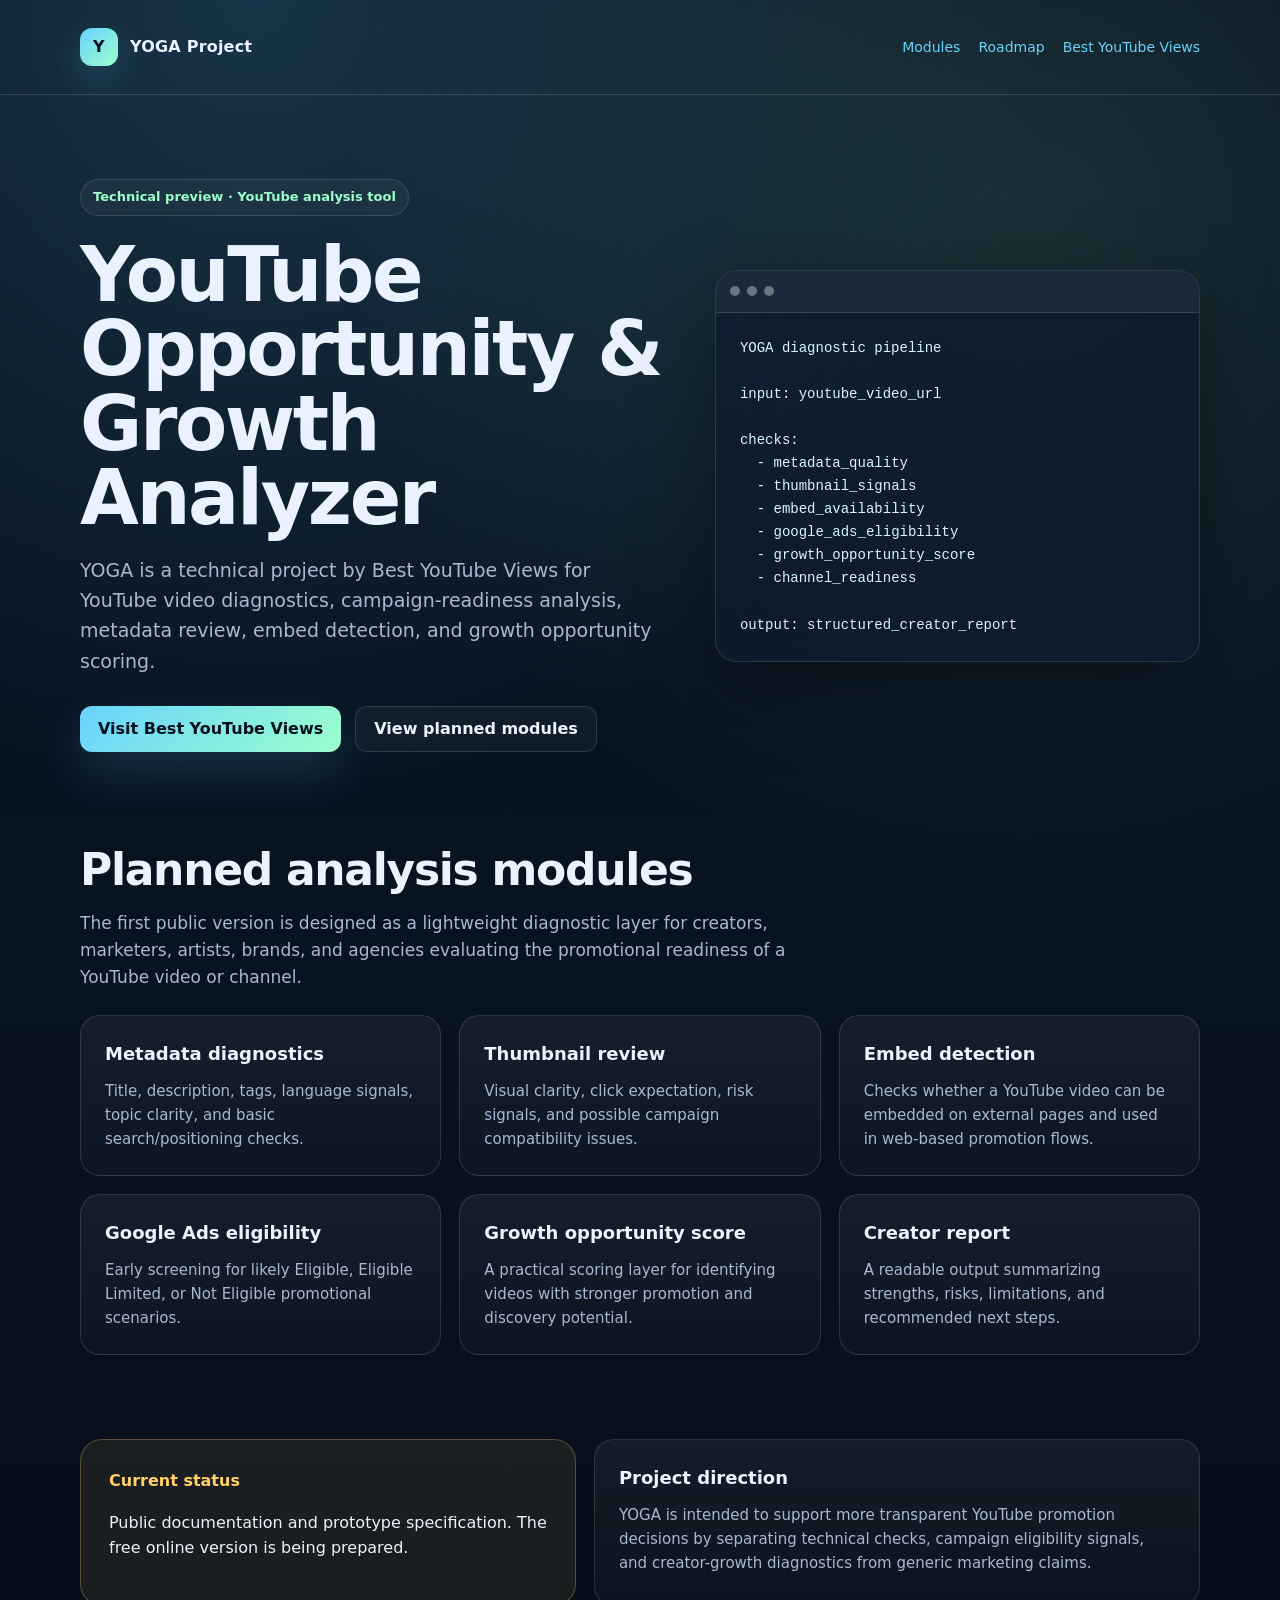
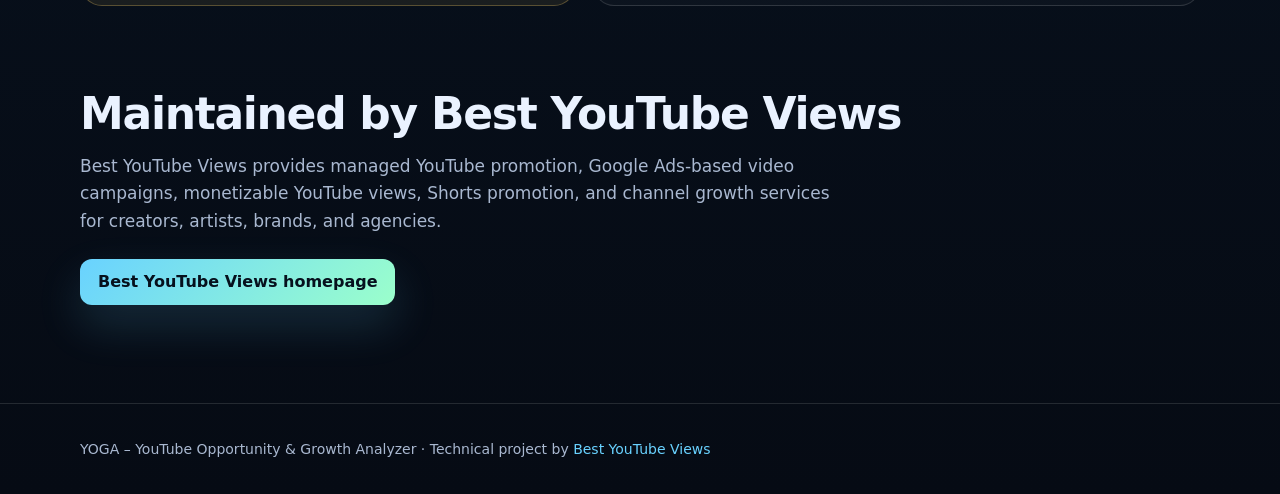
==== index.html @ 4ef710df "Add YOGA GitHub Pages landing page" ====
<!doctype html>
<html lang="en">
<head>
  <meta charset="utf-8">
  <meta name="viewport" content="width=device-width, initial-scale=1">
  <title>YOGA – YouTube Opportunity & Growth Analyzer</title>
  <meta name="description" content="YOGA is a technical project by Best YouTube Views for YouTube video diagnostics, growth opportunity scoring, metadata analysis, embed detection, and Google Ads eligibility signals.">
  <meta name="robots" content="index, follow">
  <meta property="og:title" content="YOGA – YouTube Opportunity & Growth Analyzer">
  <meta property="og:description" content="Technical documentation and prototype notes for YOGA, a YouTube diagnostics and growth analysis project by Best YouTube Views.">
  <meta property="og:type" content="website">
  <meta property="og:url" content="https://viralservice.github.io/youtube-opportunity-growth-analyzer/">
  <style>
    :root {
      --bg: #07111f;
      --panel: #0e1b2f;
      --panel-2: #12243e;
      --text: #eaf2ff;
      --muted: #a9b8d0;
      --line: rgba(255,255,255,.12);
      --accent: #69d2ff;
      --accent-2: #9bffcb;
      --warning: #ffd166;
      --shadow: 0 24px 80px rgba(0,0,0,.35);
    }

    * { box-sizing: border-box; }

    body {
      margin: 0;
      font-family: Inter, ui-sans-serif, system-ui, -apple-system, BlinkMacSystemFont, "Segoe UI", Arial, sans-serif;
      color: var(--text);
      background:
        radial-gradient(circle at 20% 0%, rgba(105,210,255,.18), transparent 34%),
        radial-gradient(circle at 80% 10%, rgba(155,255,203,.13), transparent 32%),
        linear-gradient(180deg, #07111f 0%, #081321 45%, #060b14 100%);
      line-height: 1.6;
    }

    a { color: var(--accent); text-decoration: none; }
    a:hover { text-decoration: underline; }

    .wrap {
      width: min(1120px, calc(100% - 40px));
      margin: 0 auto;
    }

    header {
      padding: 28px 0;
      border-bottom: 1px solid var(--line);
    }

    nav {
      display: flex;
      justify-content: space-between;
      align-items: center;
      gap: 20px;
    }

    .brand {
      display: flex;
      align-items: center;
      gap: 12px;
      font-weight: 800;
      letter-spacing: .2px;
    }

    .mark {
      width: 38px;
      height: 38px;
      display: grid;
      place-items: center;
      border-radius: 12px;
      background: linear-gradient(135deg, var(--accent), var(--accent-2));
      color: #06101d;
      font-weight: 900;
      box-shadow: 0 12px 34px rgba(105,210,255,.18);
    }

    .navlinks {
      display: flex;
      gap: 18px;
      font-size: 14px;
      color: var(--muted);
    }

    .hero {
      padding: 84px 0 52px;
      display: grid;
      grid-template-columns: 1.1fr .9fr;
      gap: 42px;
      align-items: center;
    }

    .eyebrow {
      display: inline-flex;
      align-items: center;
      gap: 8px;
      padding: 7px 12px;
      border: 1px solid var(--line);
      border-radius: 999px;
      color: var(--accent-2);
      background: rgba(255,255,255,.04);
      font-size: 13px;
      font-weight: 700;
    }

    h1 {
      margin: 22px 0 18px;
      font-size: clamp(42px, 7vw, 76px);
      line-height: .98;
      letter-spacing: -2.4px;
    }

    .lead {
      max-width: 680px;
      color: var(--muted);
      font-size: 19px;
    }

    .actions {
      display: flex;
      flex-wrap: wrap;
      gap: 14px;
      margin-top: 30px;
    }

    .button {
      display: inline-flex;
      align-items: center;
      justify-content: center;
      min-height: 46px;
      padding: 0 18px;
      border-radius: 12px;
      border: 1px solid var(--line);
      font-weight: 800;
    }

    .primary {
      color: #06101d;
      background: linear-gradient(135deg, var(--accent), var(--accent-2));
      border: none;
      box-shadow: 0 20px 45px rgba(105,210,255,.16);
    }

    .secondary { color: var(--text); background: rgba(255,255,255,.04); }

    .terminal {
      border: 1px solid var(--line);
      background: rgba(14,27,47,.82);
      border-radius: 22px;
      overflow: hidden;
      box-shadow: var(--shadow);
    }

    .bar {
      height: 42px;
      display: flex;
      align-items: center;
      gap: 7px;
      padding: 0 14px;
      background: rgba(255,255,255,.05);
      border-bottom: 1px solid var(--line);
    }

    .dot { width: 10px; height: 10px; border-radius: 50%; background: rgba(255,255,255,.35); }

    pre {
      margin: 0;
      padding: 24px;
      color: #d7f7ff;
      white-space: pre-wrap;
      font-size: 14px;
      line-height: 1.65;
    }

    code { font-family: ui-monospace, SFMono-Regular, Menlo, Consolas, monospace; }

    section { padding: 42px 0; }

    .grid {
      display: grid;
      grid-template-columns: repeat(3, 1fr);
      gap: 18px;
    }

    .card {
      padding: 24px;
      border: 1px solid var(--line);
      border-radius: 20px;
      background: linear-gradient(180deg, rgba(255,255,255,.055), rgba(255,255,255,.025));
    }

    .card h3 { margin: 0 0 10px; font-size: 18px; }
    .card p { margin: 0; color: var(--muted); font-size: 15px; }

    h2 {
      font-size: clamp(28px, 4vw, 44px);
      line-height: 1.08;
      letter-spacing: -1.3px;
      margin: 0 0 16px;
    }

    .section-lead {
      color: var(--muted);
      max-width: 760px;
      margin: 0 0 24px;
      font-size: 17px;
    }

    .status {
      display: grid;
      grid-template-columns: .9fr 1.1fr;
      gap: 18px;
      align-items: stretch;
    }

    .status-box {
      padding: 28px;
      border-radius: 22px;
      border: 1px solid rgba(255,209,102,.28);
      background: rgba(255,209,102,.08);
    }

    .status-box strong { color: var(--warning); }

    footer {
      margin-top: 40px;
      padding: 34px 0;
      border-top: 1px solid var(--line);
      color: var(--muted);
      font-size: 14px;
    }

    @media (max-width: 860px) {
      .hero, .status { grid-template-columns: 1fr; }
      .grid { grid-template-columns: 1fr; }
      .navlinks { display: none; }
      h1 { letter-spacing: -1.4px; }
    }
  </style>
</head>
<body>
  <header>
    <div class="wrap">
      <nav>
        <div class="brand"><span class="mark">Y</span><span>YOGA Project</span></div>
        <div class="navlinks">
          <a href="#modules">Modules</a>
          <a href="#roadmap">Roadmap</a>
          <a href="https://bestyoutubeviews.com/">Best YouTube Views</a>
        </div>
      </nav>
    </div>
  </header>

  <main>
    <section class="hero wrap">
      <div>
        <span class="eyebrow">Technical preview · YouTube analysis tool</span>
        <h1>YouTube Opportunity & Growth Analyzer</h1>
        <p class="lead">
          YOGA is a technical project by Best YouTube Views for YouTube video diagnostics, campaign-readiness analysis,
          metadata review, embed detection, and growth opportunity scoring.
        </p>
        <div class="actions">
          <a class="button primary" href="https://bestyoutubeviews.com/">Visit Best YouTube Views</a>
          <a class="button secondary" href="#modules">View planned modules</a>
        </div>
      </div>
      <div class="terminal" aria-label="Example YOGA diagnostic output">
        <div class="bar"><span class="dot"></span><span class="dot"></span><span class="dot"></span></div>
        <pre><code>YOGA diagnostic pipeline

input: youtube_video_url

checks:
  - metadata_quality
  - thumbnail_signals
  - embed_availability
  - google_ads_eligibility
  - growth_opportunity_score
  - channel_readiness

output: structured_creator_report</code></pre>
      </div>
    </section>

    <section class="wrap" id="modules">
      <h2>Planned analysis modules</h2>
      <p class="section-lead">
        The first public version is designed as a lightweight diagnostic layer for creators, marketers, artists, brands,
        and agencies evaluating the promotional readiness of a YouTube video or channel.
      </p>
      <div class="grid">
        <article class="card">
          <h3>Metadata diagnostics</h3>
          <p>Title, description, tags, language signals, topic clarity, and basic search/positioning checks.</p>
        </article>
        <article class="card">
          <h3>Thumbnail review</h3>
          <p>Visual clarity, click expectation, risk signals, and possible campaign compatibility issues.</p>
        </article>
        <article class="card">
          <h3>Embed detection</h3>
          <p>Checks whether a YouTube video can be embedded on external pages and used in web-based promotion flows.</p>
        </article>
        <article class="card">
          <h3>Google Ads eligibility</h3>
          <p>Early screening for likely Eligible, Eligible Limited, or Not Eligible promotional scenarios.</p>
        </article>
        <article class="card">
          <h3>Growth opportunity score</h3>
          <p>A practical scoring layer for identifying videos with stronger promotion and discovery potential.</p>
        </article>
        <article class="card">
          <h3>Creator report</h3>
          <p>A readable output summarizing strengths, risks, limitations, and recommended next steps.</p>
        </article>
      </div>
    </section>

    <section class="wrap" id="roadmap">
      <div class="status">
        <div class="status-box">
          <strong>Current status</strong>
          <p>Public documentation and prototype specification. The free online version is being prepared.</p>
        </div>
        <div class="card">
          <h3>Project direction</h3>
          <p>
            YOGA is intended to support more transparent YouTube promotion decisions by separating technical checks,
            campaign eligibility signals, and creator-growth diagnostics from generic marketing claims.
          </p>
        </div>
      </div>
    </section>

    <section class="wrap">
      <h2>Maintained by Best YouTube Views</h2>
      <p class="section-lead">
        Best YouTube Views provides managed YouTube promotion, Google Ads-based video campaigns, monetizable YouTube views,
        Shorts promotion, and channel growth services for creators, artists, brands, and agencies.
      </p>
      <p>
        <a class="button primary" href="https://bestyoutubeviews.com/">Best YouTube Views homepage</a>
      </p>
    </section>
  </main>

  <footer>
    <div class="wrap">
      YOGA – YouTube Opportunity & Growth Analyzer · Technical project by <a href="https://bestyoutubeviews.com/">Best YouTube Views</a>
    </div>
  </footer>
</body>
</html>
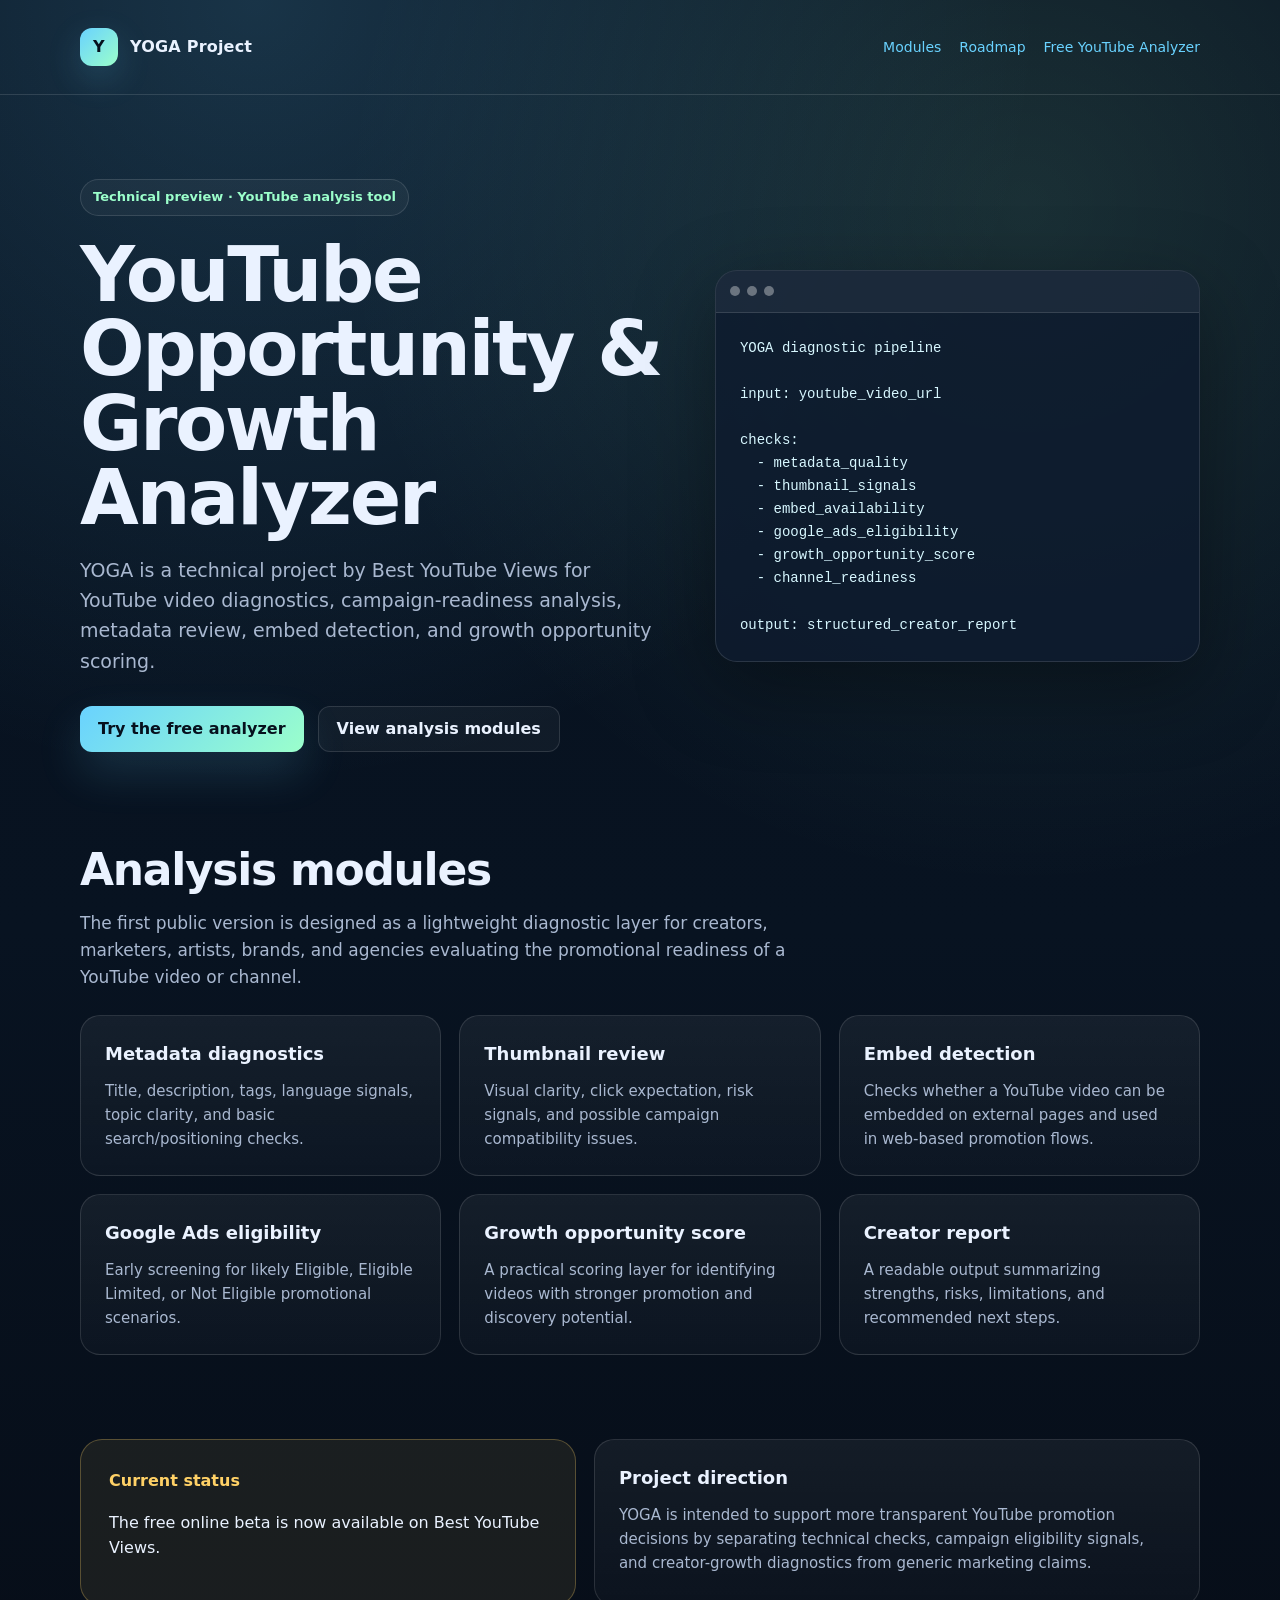
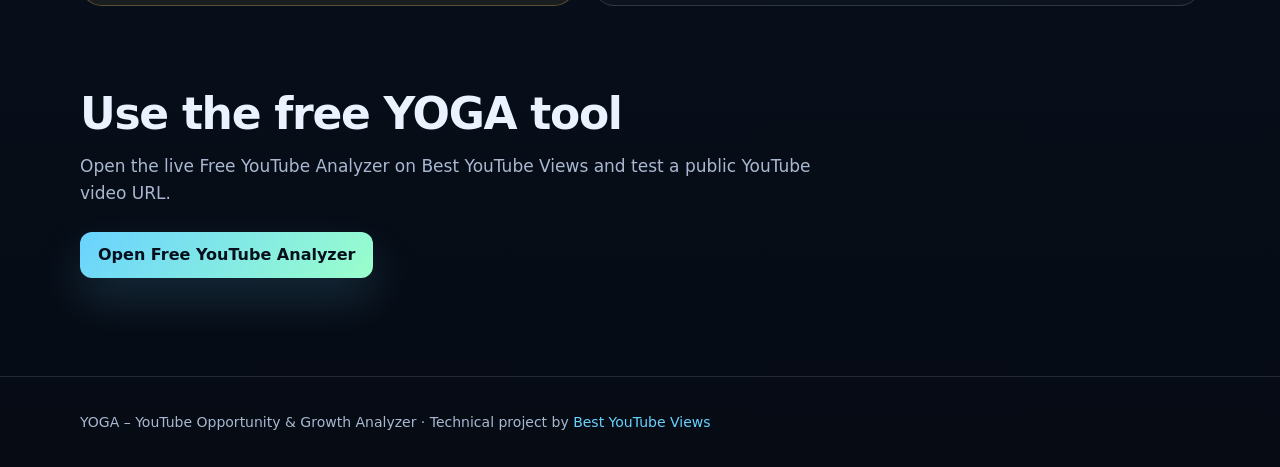
==== commit 837c2441: "Update Best YouTube Views links to free analyzer tool" ====
--- a/index.html
+++ b/index.html
@@ -4,10 +4,10 @@
   <meta charset="utf-8">
   <meta name="viewport" content="width=device-width, initial-scale=1">
   <title>YOGA – YouTube Opportunity & Growth Analyzer</title>
-  <meta name="description" content="YOGA is a technical project by Best YouTube Views for YouTube video diagnostics, growth opportunity scoring, metadata analysis, embed detection, and Google Ads eligibility signals.">
+  <meta name="description" content="YOGA is a free YouTube analyzer by Best YouTube Views for video diagnostics, growth opportunity scoring, metadata analysis, embed detection, and campaign-readiness signals.">
   <meta name="robots" content="index, follow">
   <meta property="og:title" content="YOGA – YouTube Opportunity & Growth Analyzer">
-  <meta property="og:description" content="Technical documentation and prototype notes for YOGA, a YouTube diagnostics and growth analysis project by Best YouTube Views.">
+  <meta property="og:description" content="Free YouTube diagnostics and growth analysis tool by Best YouTube Views.">
   <meta property="og:type" content="website">
   <meta property="og:url" content="https://viralservice.github.io/youtube-opportunity-growth-analyzer/">
   <style>
@@ -248,7 +248,7 @@
         <div class="navlinks">
           <a href="#modules">Modules</a>
           <a href="#roadmap">Roadmap</a>
-          <a href="https://bestyoutubeviews.com/">Best YouTube Views</a>
+          <a href="https://bestyoutubeviews.com/free-youtube-analyzer-tool/">Free YouTube Analyzer</a>
         </div>
       </nav>
     </div>
@@ -264,8 +264,8 @@
           metadata review, embed detection, and growth opportunity scoring.
         </p>
         <div class="actions">
-          <a class="button primary" href="https://bestyoutubeviews.com/">Visit Best YouTube Views</a>
-          <a class="button secondary" href="#modules">View planned modules</a>
+          <a class="button primary" href="https://bestyoutubeviews.com/free-youtube-analyzer-tool/">Try the free analyzer</a>
+          <a class="button secondary" href="#modules">View analysis modules</a>
         </div>
       </div>
       <div class="terminal" aria-label="Example YOGA diagnostic output">
@@ -287,7 +287,7 @@
     </section>
 
     <section class="wrap" id="modules">
-      <h2>Planned analysis modules</h2>
+      <h2>Analysis modules</h2>
       <p class="section-lead">
         The first public version is designed as a lightweight diagnostic layer for creators, marketers, artists, brands,
         and agencies evaluating the promotional readiness of a YouTube video or channel.
@@ -324,7 +324,7 @@
       <div class="status">
         <div class="status-box">
           <strong>Current status</strong>
-          <p>Public documentation and prototype specification. The free online version is being prepared.</p>
+          <p>The free online beta is now available on Best YouTube Views.</p>
         </div>
         <div class="card">
           <h3>Project direction</h3>
@@ -337,21 +337,20 @@
     </section>
 
     <section class="wrap">
-      <h2>Maintained by Best YouTube Views</h2>
+      <h2>Use the free YOGA tool</h2>
       <p class="section-lead">
-        Best YouTube Views provides managed YouTube promotion, Google Ads-based video campaigns, monetizable YouTube views,
-        Shorts promotion, and channel growth services for creators, artists, brands, and agencies.
+        Open the live Free YouTube Analyzer on Best YouTube Views and test a public YouTube video URL.
       </p>
       <p>
-        <a class="button primary" href="https://bestyoutubeviews.com/">Best YouTube Views homepage</a>
+        <a class="button primary" href="https://bestyoutubeviews.com/free-youtube-analyzer-tool/">Open Free YouTube Analyzer</a>
       </p>
     </section>
   </main>
 
   <footer>
     <div class="wrap">
-      YOGA – YouTube Opportunity & Growth Analyzer · Technical project by <a href="https://bestyoutubeviews.com/">Best YouTube Views</a>
+      YOGA – YouTube Opportunity & Growth Analyzer · Technical project by <a href="https://bestyoutubeviews.com/free-youtube-analyzer-tool/">Best YouTube Views</a>
     </div>
   </footer>
 </body>
-</html>+</html>
